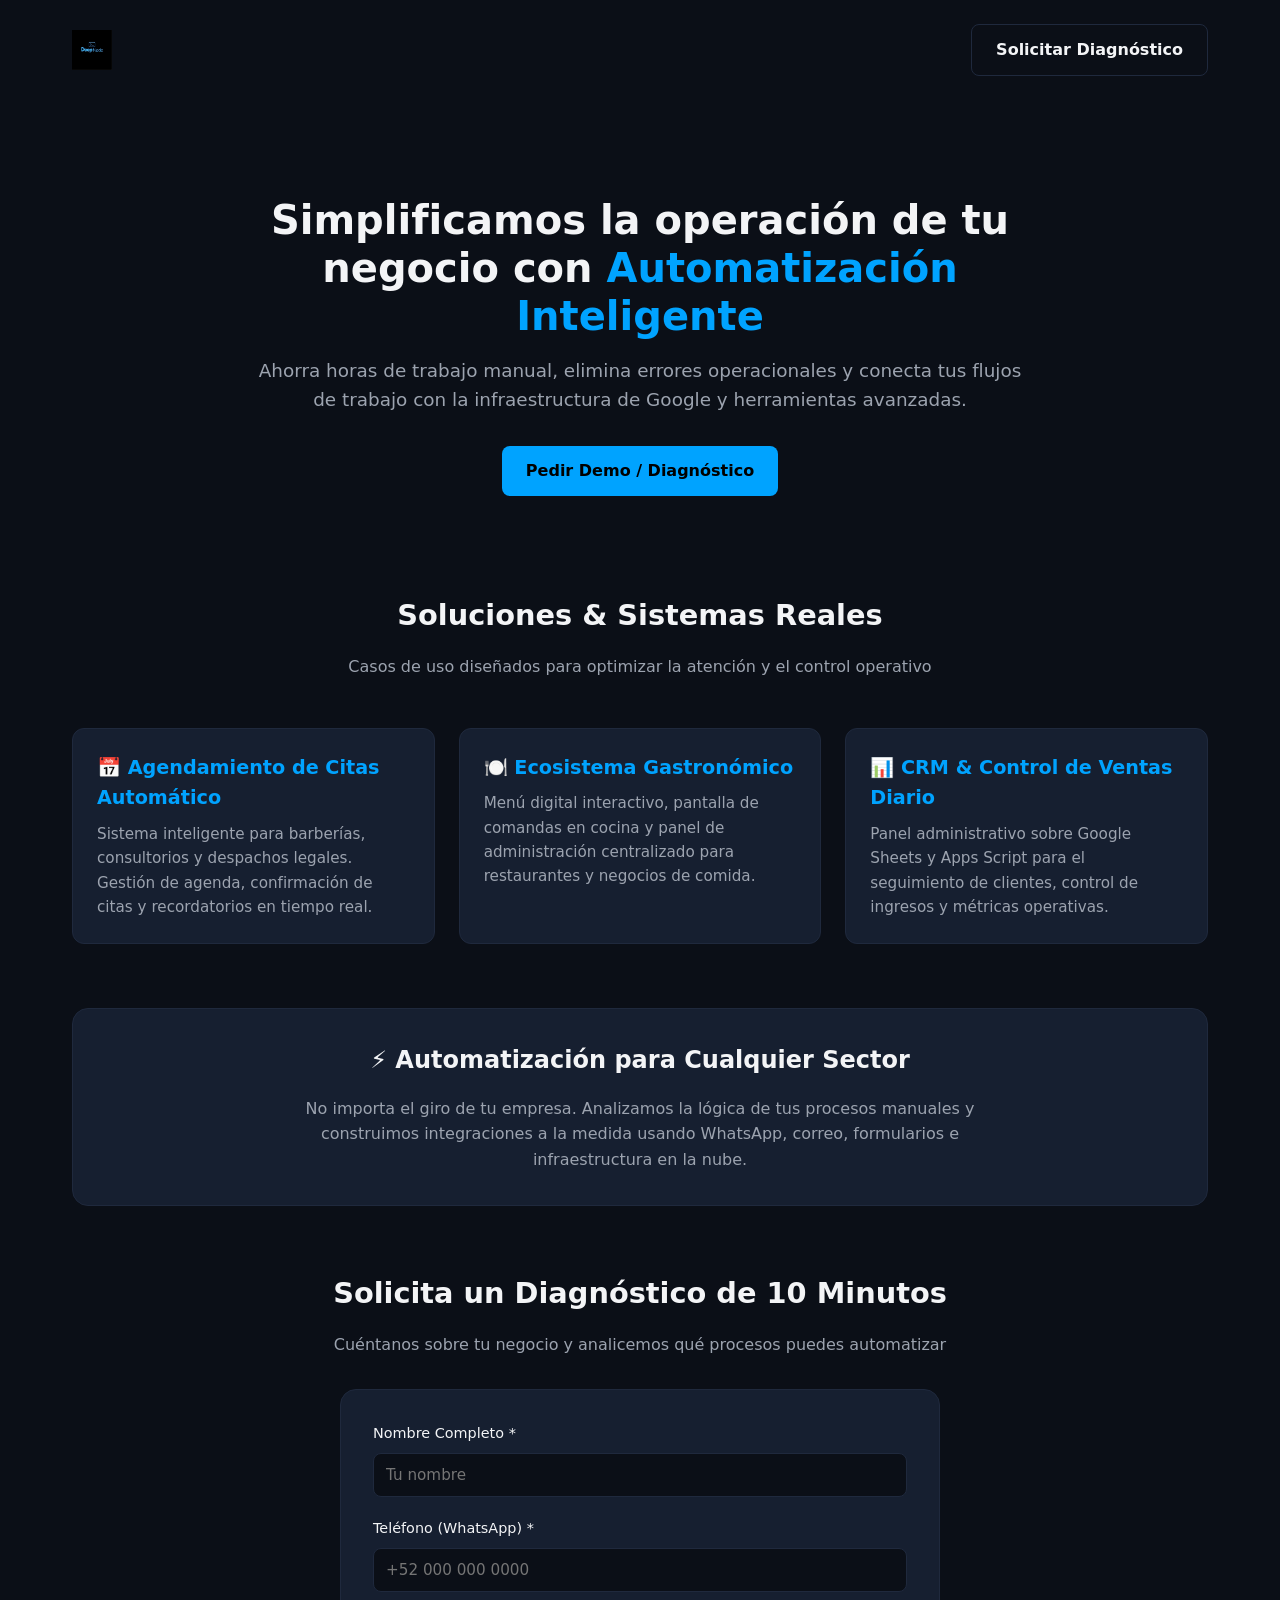
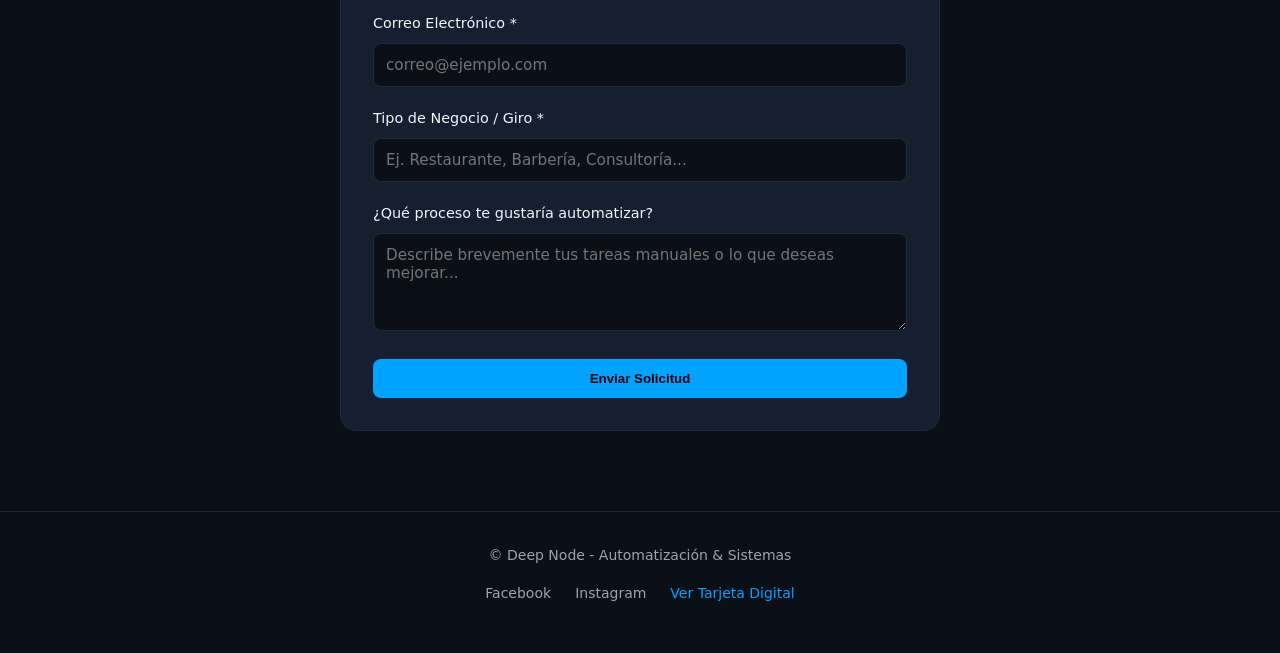
==== index.html @ 16bcfb04 "Create index.html" ====
<!DOCTYPE html>
<html lang="es">
<head>
  <meta charset="UTF-8">
  <meta name="viewport" content="width=device-width, initial-scale=1.0">
  <title>Deep Node | Automatización de Procesos & Sistemas</title>
  <link rel="stylesheet" href="css/styles.css">
  <style>
    /* Estilos específicos para secciones de la Landing Page */
    .hero {
      text-align: center;
      padding: 4rem 1rem 3rem;
      max-width: 800px;
      margin: 0 auto;
    }
    .hero h1 {
      font-size: 2.5rem;
      line-height: 1.2;
      margin-bottom: 1rem;
    }
    .hero h1 span {
      color: var(--primary);
    }
    .hero p {
      color: var(--text-muted);
      font-size: 1.15rem;
      margin-bottom: 2rem;
    }
    .demos-grid {
      display: grid;
      grid-template-columns: repeat(auto-fit, minmax(280px, 1fr));
      gap: 1.5rem;
      margin: 3rem 0;
    }
    .demo-card {
      background-color: var(--bg-card);
      border: 1px solid var(--border-color);
      border-radius: 12px;
      padding: 1.5rem;
      transition: transform 0.2s, border-color 0.2s;
    }
    .demo-card:hover {
      transform: translateY(-4px);
      border-color: var(--primary);
    }
    .demo-card h3 {
      color: var(--primary);
      margin-bottom: 0.5rem;
      font-size: 1.2rem;
    }
    .demo-card p {
      color: var(--text-muted);
      font-size: 0.95rem;
    }
    .section-title {
      text-align: center;
      font-size: 1.8rem;
      margin-top: 3rem;
      margin-bottom: 1rem;
    }
    .section-subtitle {
      text-align: center;
      color: var(--text-muted);
      margin-bottom: 2rem;
    }
    .form-container {
      background-color: var(--bg-card);
      border: 1px solid var(--border-color);
      border-radius: 16px;
      padding: 2rem;
      max-width: 600px;
      margin: 0 auto 3rem;
    }
    .form-group {
      margin-bottom: 1.25rem;
      text-align: left;
    }
    .form-group label {
      display: block;
      margin-bottom: 0.5rem;
      font-size: 0.9rem;
      color: var(--text-main);
    }
    .form-group input,
    .form-group textarea,
    .form-group select {
      width: 100%;
      padding: 0.75rem;
      background-color: var(--bg-dark);
      border: 1px solid var(--border-color);
      border-radius: 8px;
      color: var(--text-main);
      font-family: inherit;
      font-size: 0.95rem;
    }
    .form-group input:focus,
    .form-group textarea:focus,
    .form-group select:focus {
      outline: none;
      border-color: var(--primary);
    }
    .form-status {
      margin-top: 1rem;
      font-size: 0.9rem;
      text-align: center;
      display: none;
    }
  </style>
</head>
<body>

  <!-- Encabezado -->
  <header>
    <div class="logo-container">
      <img src="assets/img/logo-dark.jpg" alt="Deep Node Logo" class="logo-img">
    </div>
    <a href="#contacto" class="btn btn-secondary">Solicitar Diagnóstico</a>
  </header>

  <!-- Principal -->
  <main>
    <!-- Seccion Hero -->
    <section class="hero">
      <h1>Simplificamos la operación de tu negocio con <span>Automatización Inteligente</span></h1>
      <p>Ahorra horas de trabajo manual, elimina errores operacionales y conecta tus flujos de trabajo con la infraestructura de Google y herramientas avanzadas.</p>
      <a href="#contacto" class="btn">Pedir Demo / Diagnóstico</a>
    </section>

    <!-- Seccion Soluciones Desarrolladas -->
    <h2 class="section-title">Soluciones & Sistemas Reales</h2>
    <p class="section-subtitle">Casos de uso diseñados para optimizar la atención y el control operativo</p>
    
    <div class="demos-grid">
      <div class="demo-card">
        <h3>📅 Agendamiento de Citas Automático</h3>
        <p>Sistema inteligente para barberías, consultorios y despachos legales. Gestión de agenda, confirmación de citas y recordatorios en tiempo real.</p>
      </div>
      <div class="demo-card">
        <h3>🍽️ Ecosistema Gastronómico</h3>
        <p>Menú digital interactivo, pantalla de comandas en cocina y panel de administración centralizado para restaurantes y negocios de comida.</p>
      </div>
      <div class="demo-card">
        <h3>📊 CRM & Control de Ventas Diario</h3>
        <p>Panel administrativo sobre Google Sheets y Apps Script para el seguimiento de clientes, control de ingresos y métricas operativas.</p>
      </div>
    </div>

    <!-- Seccion Flexibilidad de Sector -->
    <section style="text-align: center; margin: 4rem 0; padding: 2rem; background-color: var(--bg-card); border-radius: 16px; border: 1px solid var(--border-color);">
      <h2>⚡ Automatización para Cualquier Sector</h2>
      <p style="color: var(--text-muted); max-width: 700px; margin: 1rem auto 0;">
        No importa el giro de tu empresa. Analizamos la lógica de tus procesos manuales y construimos integraciones a la medida usando WhatsApp, correo, formularios e infraestructura en la nube.
      </p>
    </section>

    <!-- Formulario de Captura -->
    <h2 id="contacto" class="section-title">Solicita un Diagnóstico de 10 Minutos</h2>
    <p class="section-subtitle">Cuéntanos sobre tu negocio y analicemos qué procesos puedes automatizar</p>

    <div class="form-container">
      <form id="leadForm">
        <div class="form-group">
          <label for="nombre">Nombre Completo *</label>
          <input type="text" id="nombre" required placeholder="Tu nombre">
        </div>

        <div class="form-group">
          <label for="telefono">Teléfono (WhatsApp) *</label>
          <input type="tel" id="telefono" required placeholder="+52 000 000 0000">
        </div>

        <div class="form-group">
          <label for="correo">Correo Electrónico *</label>
          <input type="email" id="correo" required placeholder="correo@ejemplo.com">
        </div>

        <div class="form-group">
          <label for="tipoNegocio">Tipo de Negocio / Giro *</label>
          <input type="text" id="tipoNegocio" required placeholder="Ej. Restaurante, Barbería, Consultoría...">
        </div>

        <div class="form-group">
          <label for="descripcion">¿Qué proceso te gustaría automatizar?</label>
          <textarea id="descripcion" rows="4" placeholder="Describe brevemente tus tareas manuales o lo que deseas mejorar..."></textarea>
        </div>

        <button type="submit" class="btn" style="width: 100%;">Enviar Solicitud</button>
        <div id="formStatus" class="form-status"></div>
      </form>
    </div>
  </main>

  <!-- Pie de Pagina con Redes Sociales -->
  <footer>
    <p style="margin-bottom: 1rem;">© Deep Node - Automatización & Sistemas</p>
    <div style="display: flex; justify-content: center; gap: 1.5rem; margin-bottom: 1rem;">
      <a href="https://facebook.com" target="_blank" style="color: var(--text-muted); text-decoration: none;">Facebook</a>
      <a href="https://instagram.com" target="_blank" style="color: var(--text-muted); text-decoration: none;">Instagram</a>
      <a href="tarjeta.html" style="color: var(--primary); text-decoration: none;">Ver Tarjeta Digital</a>
    </div>
  </footer>

  <!-- Scripts -->
  <script src="js/form-n8n.js"></script>
</body>
</html>
---- css/styles.css ----
/* ==========================================
   DEEP NODE - ESTILOS BASE Y TEMA OSCURO
   ========================================== */

:root {
  --bg-dark: #0B0F17;
  --bg-card: #161F30;
  --bg-card-hover: #1E293B;
  --primary: #00A3FF;
  --primary-hover: #33B5FF;
  --text-main: #F3F4F6;
  --text-muted: #9CA3AF;
  --border-color: #1F293D;
  --font-family: 'Inter', system-ui, -apple-system, BlinkMacSystemFont, sans-serif;
}

* {
  margin: 0;
  padding: 0;
  box-sizing: border-box;
}

body {
  background-color: var(--bg-dark);
  color: var(--text-main);
  font-family: var(--font-family);
  line-height: 1.6;
  min-height: 100vh;
  display: flex;
  flex-direction: column;
}

/* Encabezado y Navegación */
header {
  padding: 1.5rem 2rem;
  display: flex;
  justify-content: space-between;
  align-items: center;
  max-width: 1200px;
  margin: 0 auto;
  width: 100%;
}

.logo-container {
  display: flex;
  align-items: center;
  gap: 0.75rem;
}

.logo-img {
  height: 40px;
  width: auto;
}

/* Botones Principales */
.btn {
  display: inline-block;
  background-color: var(--primary);
  color: #000;
  font-weight: 600;
  padding: 0.75rem 1.5rem;
  border-radius: 8px;
  text-decoration: none;
  border: none;
  cursor: pointer;
  transition: all 0.2s ease;
}

.btn:hover {
  background-color: var(--primary-hover);
  transform: translateY(-2px);
}

.btn-secondary {
  background-color: transparent;
  color: var(--text-main);
  border: 1px solid var(--border-color);
  transition: all 0.25s ease;
}

.btn-secondary:hover {
  background-color: rgba(0, 163, 255, 0.08); /* Fondo azul muy tenue al pasar el cursor */
  border-color: var(--primary);              /* Borde cambia a azul cian */
  color: #FFFFFF;
  box-shadow: 0 0 12px rgba(0, 163, 255, 0.3); /* Resplandor tenue azul */
  transform: translateY(-2px);               /* Ligero movimiento hacia arriba */
}

/* Contenedores Principales */
main {
  flex: 1;
  max-width: 1200px;
  width: 100%;
  margin: 0 auto;
  padding: 2rem;
}

footer {
  text-align: center;
  padding: 2rem;
  color: var(--text-muted);
  font-size: 0.875rem;
  border-top: 1px solid var(--border-color);
  margin-top: auto;
}
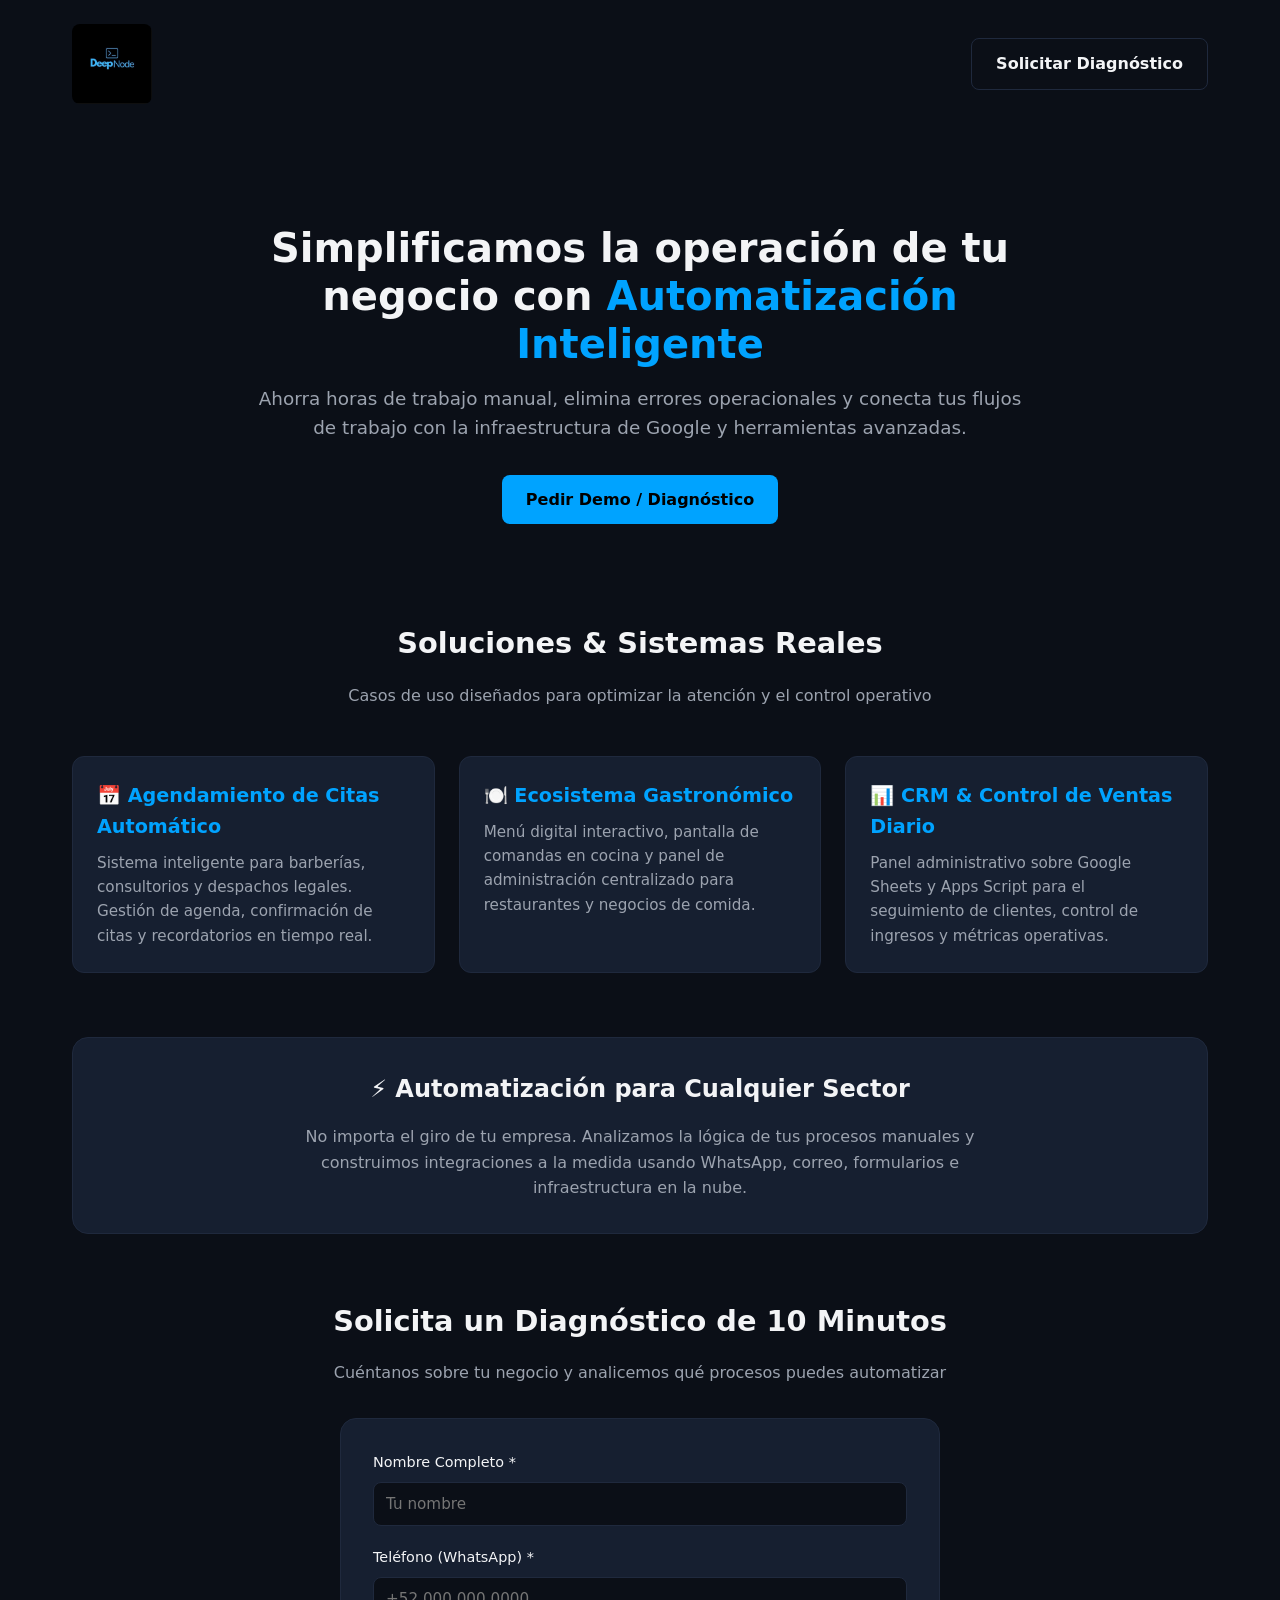
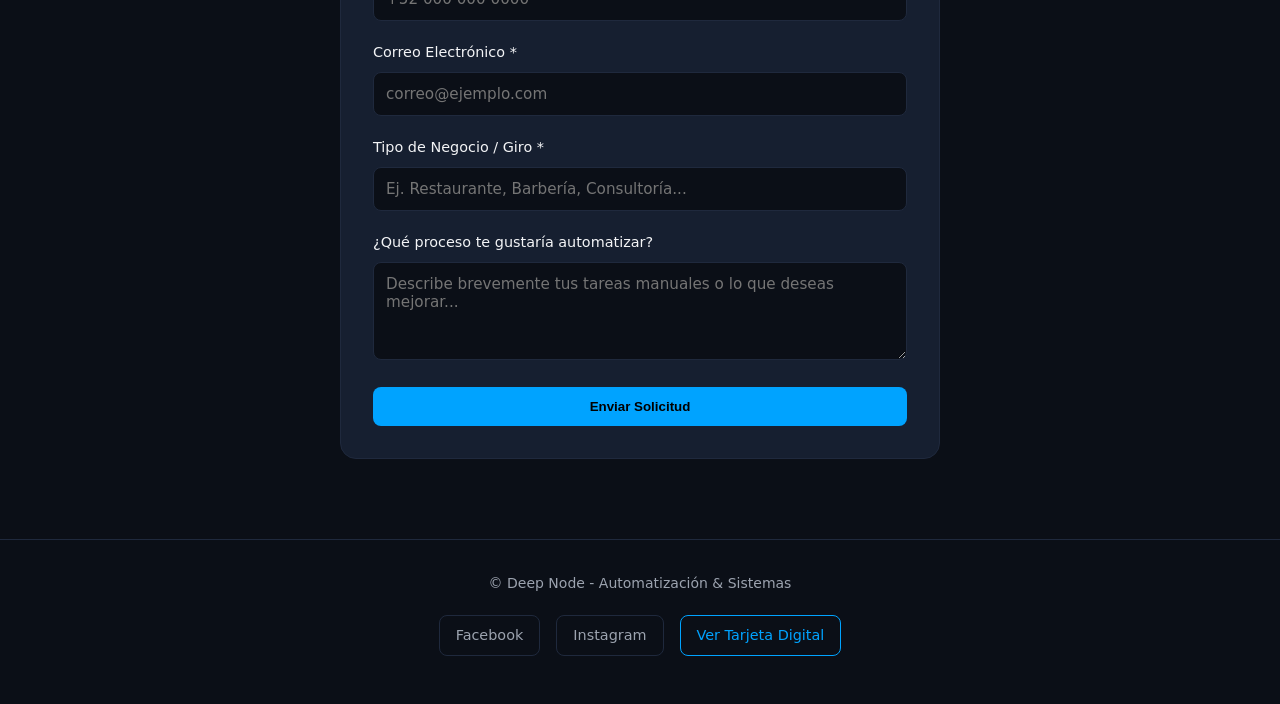
==== commit 61a186b6: "Update index.html" ====
--- a/index.html
+++ b/index.html
@@ -192,11 +192,11 @@
 
   <!-- Pie de Pagina con Redes Sociales -->
   <footer>
-    <p style="margin-bottom: 1rem;">© Deep Node - Automatización & Sistemas</p>
-    <div style="display: flex; justify-content: center; gap: 1.5rem; margin-bottom: 1rem;">
-      <a href="https://facebook.com" target="_blank" style="color: var(--text-muted); text-decoration: none;">Facebook</a>
-      <a href="https://instagram.com" target="_blank" style="color: var(--text-muted); text-decoration: none;">Instagram</a>
-      <a href="tarjeta.html" style="color: var(--primary); text-decoration: none;">Ver Tarjeta Digital</a>
+    <p style="margin-bottom: 1.25rem;">© Deep Node - Automatización & Sistemas</p>
+    <div style="display: flex; justify-content: center; gap: 1rem; flex-wrap: wrap; margin-bottom: 1rem;">
+      <a href="https://facebook.com" target="_blank" class="social-link">Facebook</a>
+      <a href="https://instagram.com" target="_blank" class="social-link">Instagram</a>
+      <a href="tarjeta.html" class="social-link" style="border-color: var(--primary); color: var(--primary);">Ver Tarjeta Digital</a>
     </div>
   </footer>
 
--- a/css/styles.css
+++ b/css/styles.css
@@ -47,9 +47,11 @@
   gap: 0.75rem;
 }
 
+/* Aumento de tamaño del Logo */
 .logo-img {
-  height: 40px;
+  height: 80px; /* Incrementado para mayor legibilidad */
   width: auto;
+  border-radius: 8px;
 }
 
 /* Botones Principales */
@@ -63,12 +65,13 @@
   text-decoration: none;
   border: none;
   cursor: pointer;
-  transition: all 0.2s ease;
+  transition: all 0.25s ease;
 }
 
 .btn:hover {
   background-color: var(--primary-hover);
   transform: translateY(-2px);
+  box-shadow: 0 0 15px rgba(0, 163, 255, 0.4);
 }
 
 .btn-secondary {
@@ -79,11 +82,11 @@
 }
 
 .btn-secondary:hover {
-  background-color: rgba(0, 163, 255, 0.08); /* Fondo azul muy tenue al pasar el cursor */
-  border-color: var(--primary);              /* Borde cambia a azul cian */
+  background-color: rgba(0, 163, 255, 0.08);
+  border-color: var(--primary);
   color: #FFFFFF;
-  box-shadow: 0 0 12px rgba(0, 163, 255, 0.3); /* Resplandor tenue azul */
-  transform: translateY(-2px);               /* Ligero movimiento hacia arriba */
+  box-shadow: 0 0 12px rgba(0, 163, 255, 0.3);
+  transform: translateY(-2px);
 }
 
 /* Contenedores Principales */
@@ -95,6 +98,26 @@
   padding: 2rem;
 }
 
+/* Estilos de Redes Sociales con efecto de resplandor */
+.social-link {
+  display: inline-block;
+  color: var(--text-muted);
+  text-decoration: none;
+  padding: 0.5rem 1rem;
+  border: 1px solid var(--border-color);
+  border-radius: 8px;
+  font-size: 0.9rem;
+  transition: all 0.25s ease;
+}
+
+.social-link:hover {
+  color: #FFFFFF;
+  border-color: var(--primary);
+  background-color: rgba(0, 163, 255, 0.08);
+  box-shadow: 0 0 12px rgba(0, 163, 255, 0.3);
+  transform: translateY(-2px);
+}
+
 footer {
   text-align: center;
   padding: 2rem;
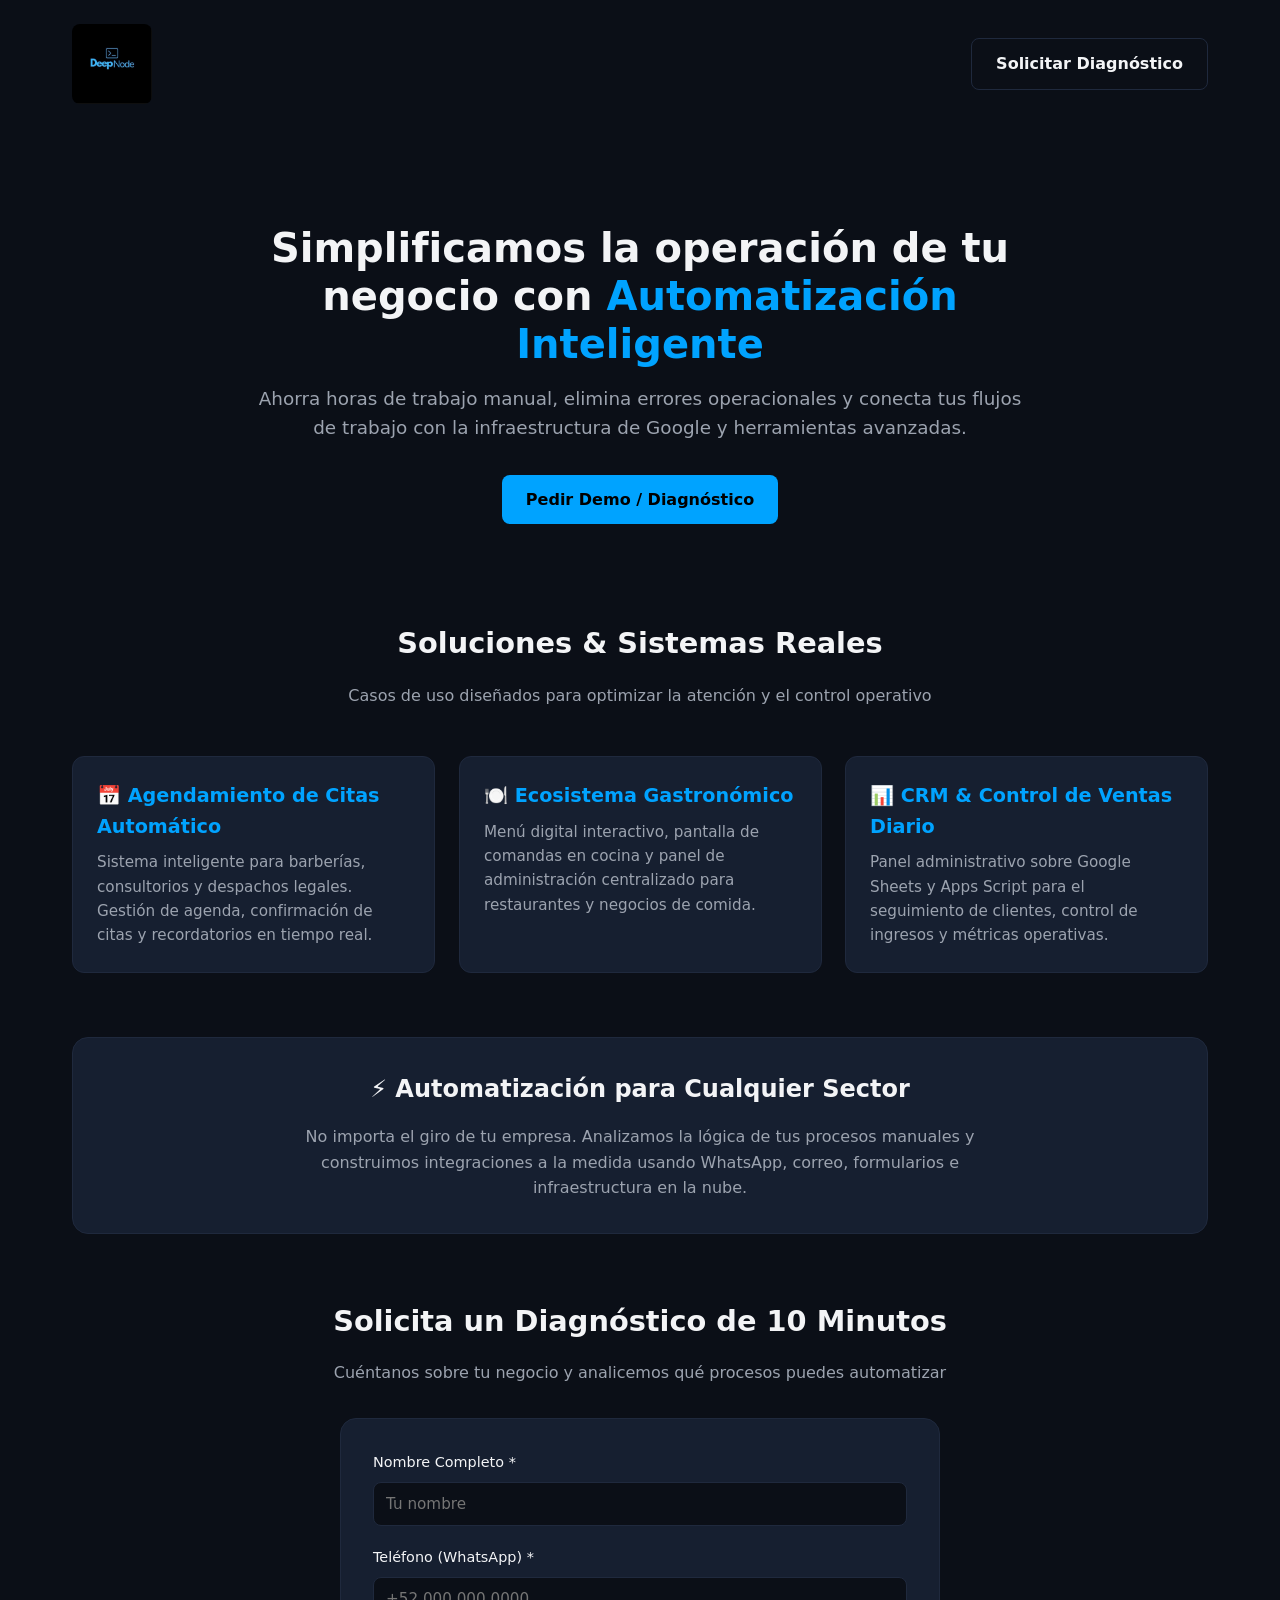
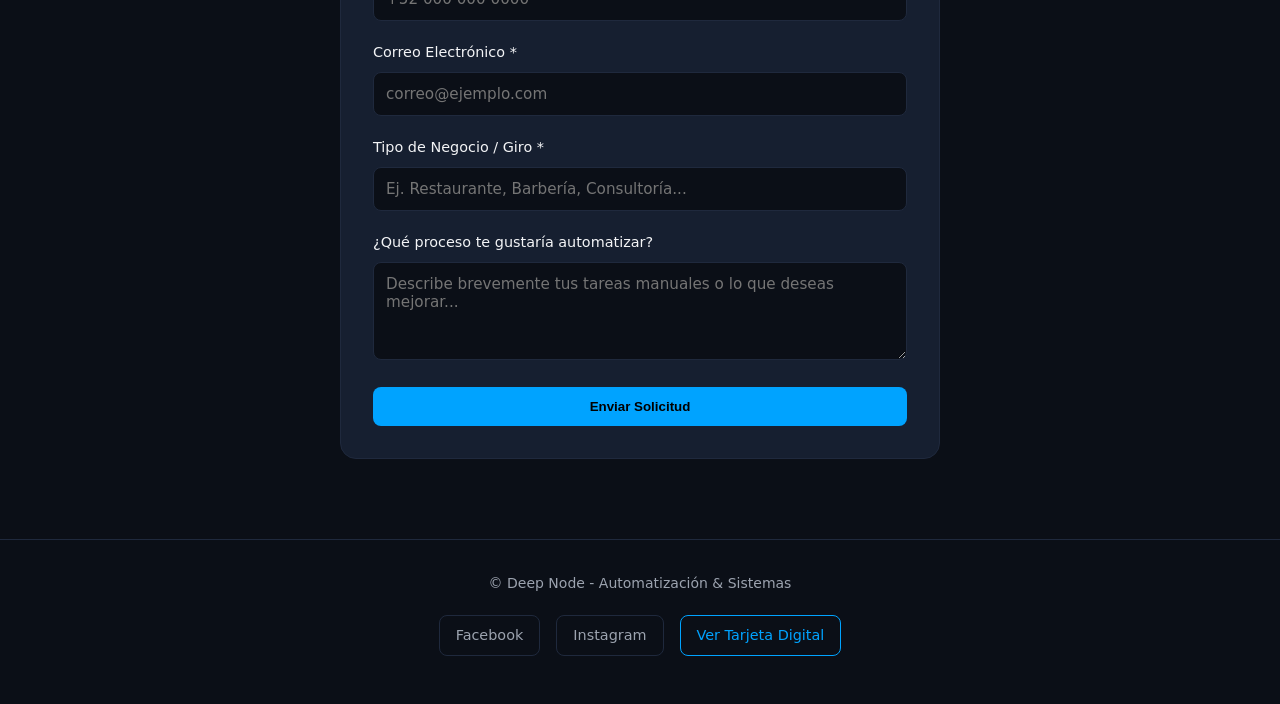
==== commit f68b81ca: "Update index.html" ====
--- a/index.html
+++ b/index.html
@@ -131,15 +131,15 @@
     <p class="section-subtitle">Casos de uso diseñados para optimizar la atención y el control operativo</p>
     
     <div class="demos-grid">
-      <div class="demo-card">
+      <div class="demo-card reveal">
         <h3>📅 Agendamiento de Citas Automático</h3>
         <p>Sistema inteligente para barberías, consultorios y despachos legales. Gestión de agenda, confirmación de citas y recordatorios en tiempo real.</p>
       </div>
-      <div class="demo-card">
+      <div class="demo-card reveal">
         <h3>🍽️ Ecosistema Gastronómico</h3>
         <p>Menú digital interactivo, pantalla de comandas en cocina y panel de administración centralizado para restaurantes y negocios de comida.</p>
       </div>
-      <div class="demo-card">
+      <div class="demo-card reveal">
         <h3>📊 CRM & Control de Ventas Diario</h3>
         <p>Panel administrativo sobre Google Sheets y Apps Script para el seguimiento de clientes, control de ingresos y métricas operativas.</p>
       </div>
@@ -194,8 +194,8 @@
   <footer>
     <p style="margin-bottom: 1.25rem;">© Deep Node - Automatización & Sistemas</p>
     <div style="display: flex; justify-content: center; gap: 1rem; flex-wrap: wrap; margin-bottom: 1rem;">
-      <a href="https://facebook.com" target="_blank" class="social-link">Facebook</a>
-      <a href="https://instagram.com" target="_blank" class="social-link">Instagram</a>
+      <a href="https://www.facebook.com/DeepNode13" target="_blank" class="social-link">Facebook</a>
+      <a href="https://www.instagram.com/deepnodeia/" target="_blank" class="social-link">Instagram</a>
       <a href="tarjeta.html" class="social-link" style="border-color: var(--primary); color: var(--primary);">Ver Tarjeta Digital</a>
     </div>
   </footer>
--- a/css/styles.css
+++ b/css/styles.css
@@ -126,3 +126,27 @@
   border-top: 1px solid var(--border-color);
   margin-top: auto;
 }
+
+/* ==========================================
+   EFECTO CASCADA Y REVELADO AL HACER SCROLL
+   ========================================== */
+
+/* Estado inicial: oculto y ligeramente desplazado hacia abajo */
+.reveal {
+  opacity: 0;
+  transform: translateY(35px);
+  transition: opacity 0.8s cubic-bezier(0.16, 1, 0.3, 1), 
+              transform 0.8s cubic-bezier(0.16, 1, 0.3, 1);
+  will-change: opacity, transform;
+}
+
+/* Estado activo: visible en su posición original */
+.reveal.active {
+  opacity: 1;
+  transform: translateY(0);
+}
+
+/* Retardo en cascada para elementos en cuadrícula */
+.demos-grid .demo-card:nth-child(1) { transition-delay: 0.1s; }
+.demos-grid .demo-card:nth-child(2) { transition-delay: 0.25s; }
+.demos-grid .demo-card:nth-child(3) { transition-delay: 0.4s; }
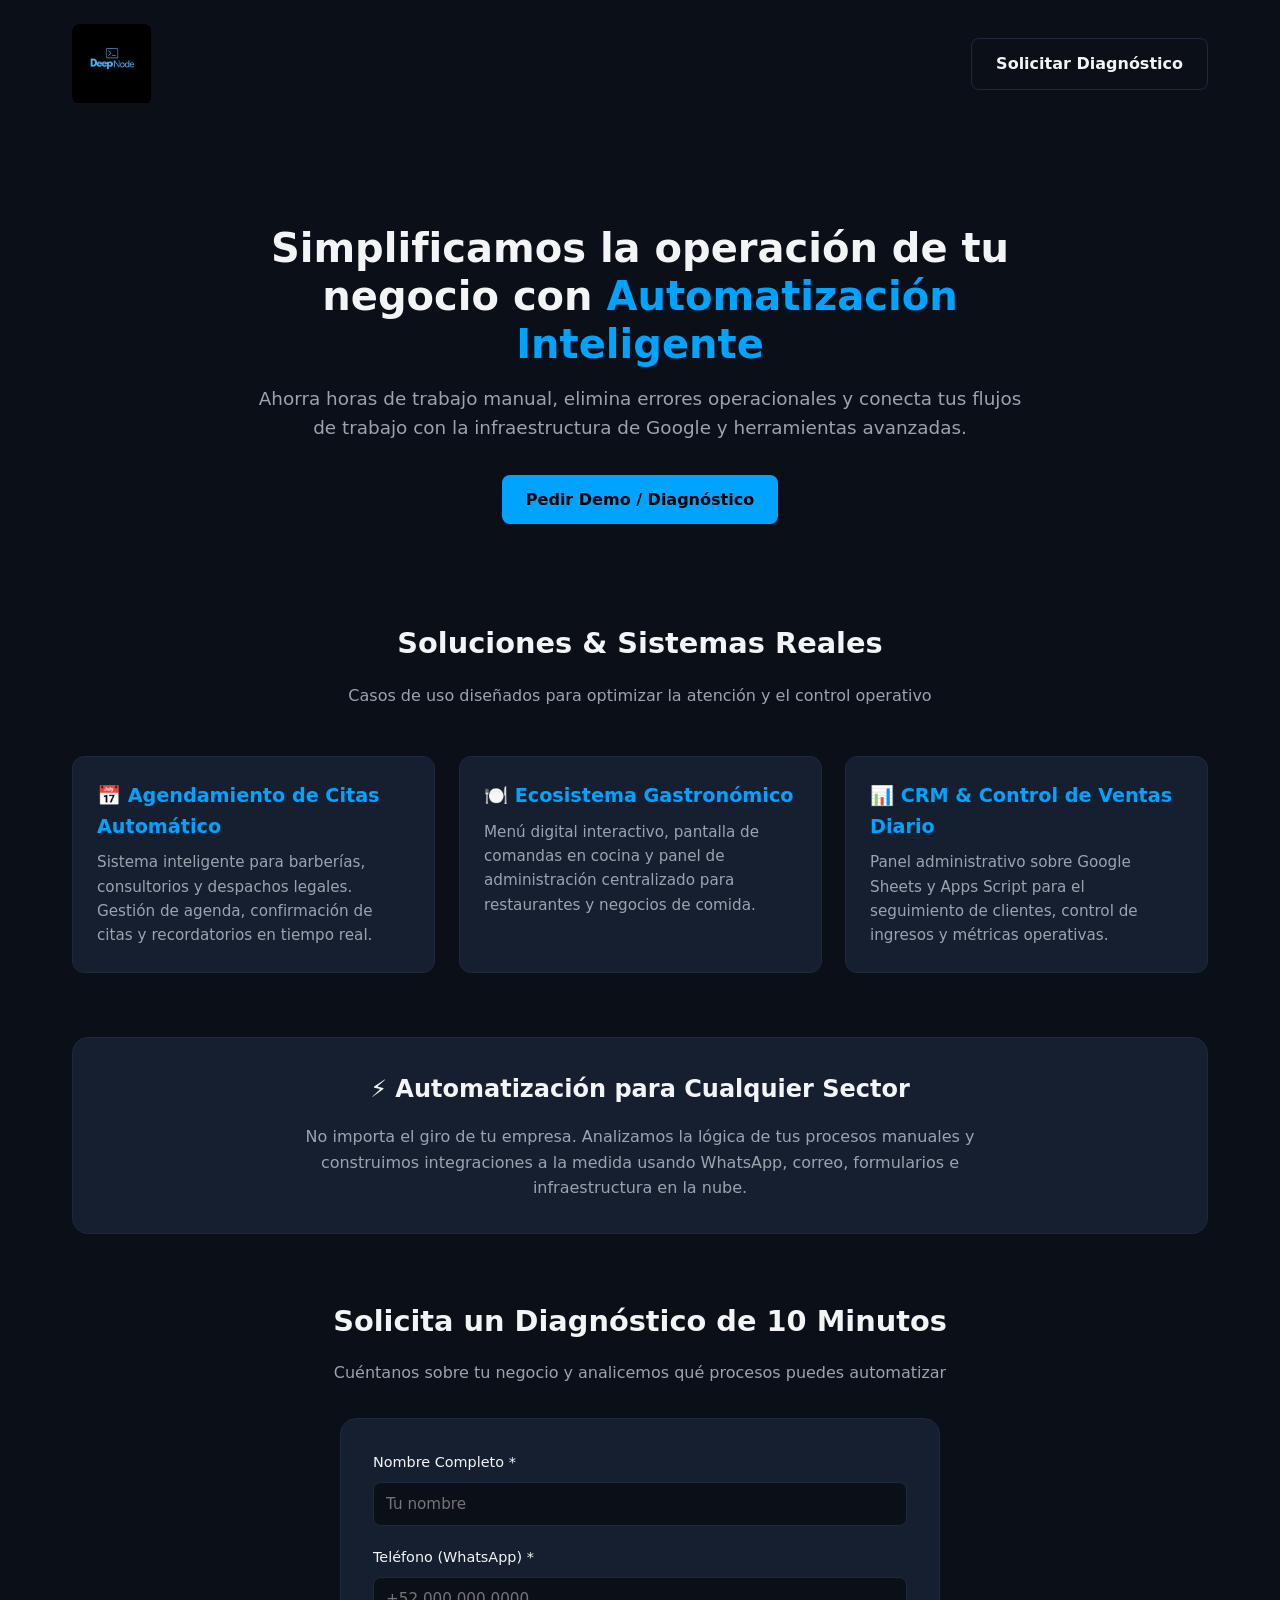
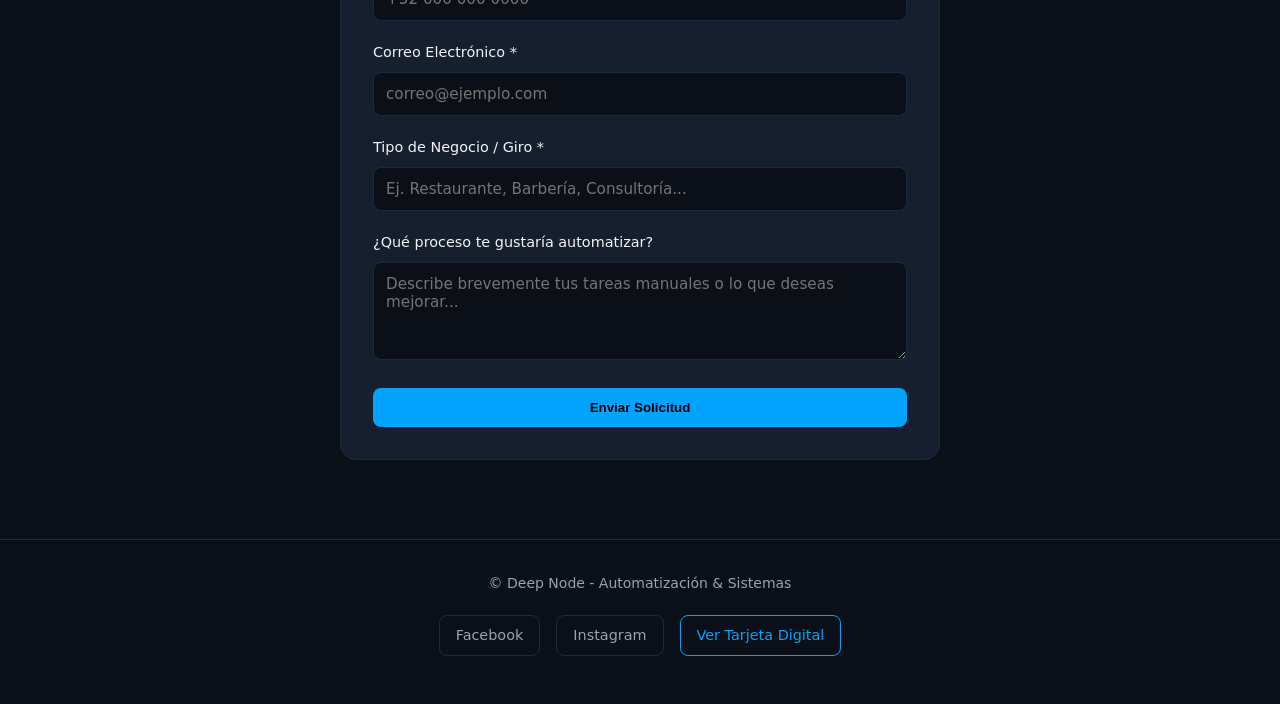
==== commit f21dd086: "Update index.html" ====
--- a/index.html
+++ b/index.html
@@ -3,7 +3,7 @@
 <head>
   <meta charset="UTF-8">
   <meta name="viewport" content="width=device-width, initial-scale=1.0">
-  <title>Deep Node | Automatización de Procesos & Sistemas</title>
+  <title>Deep Node | Automatización de Procesos </title>
   <link rel="stylesheet" href="css/styles.css">
   <style>
     /* Estilos específicos para secciones de la Landing Page */
@@ -157,7 +157,7 @@
     <h2 id="contacto" class="section-title">Solicita un Diagnóstico de 10 Minutos</h2>
     <p class="section-subtitle">Cuéntanos sobre tu negocio y analicemos qué procesos puedes automatizar</p>
 
-    <div class="form-container">
+    <div class="form-container reveal">
       <form id="leadForm">
         <div class="form-group">
           <label for="nombre">Nombre Completo *</label>
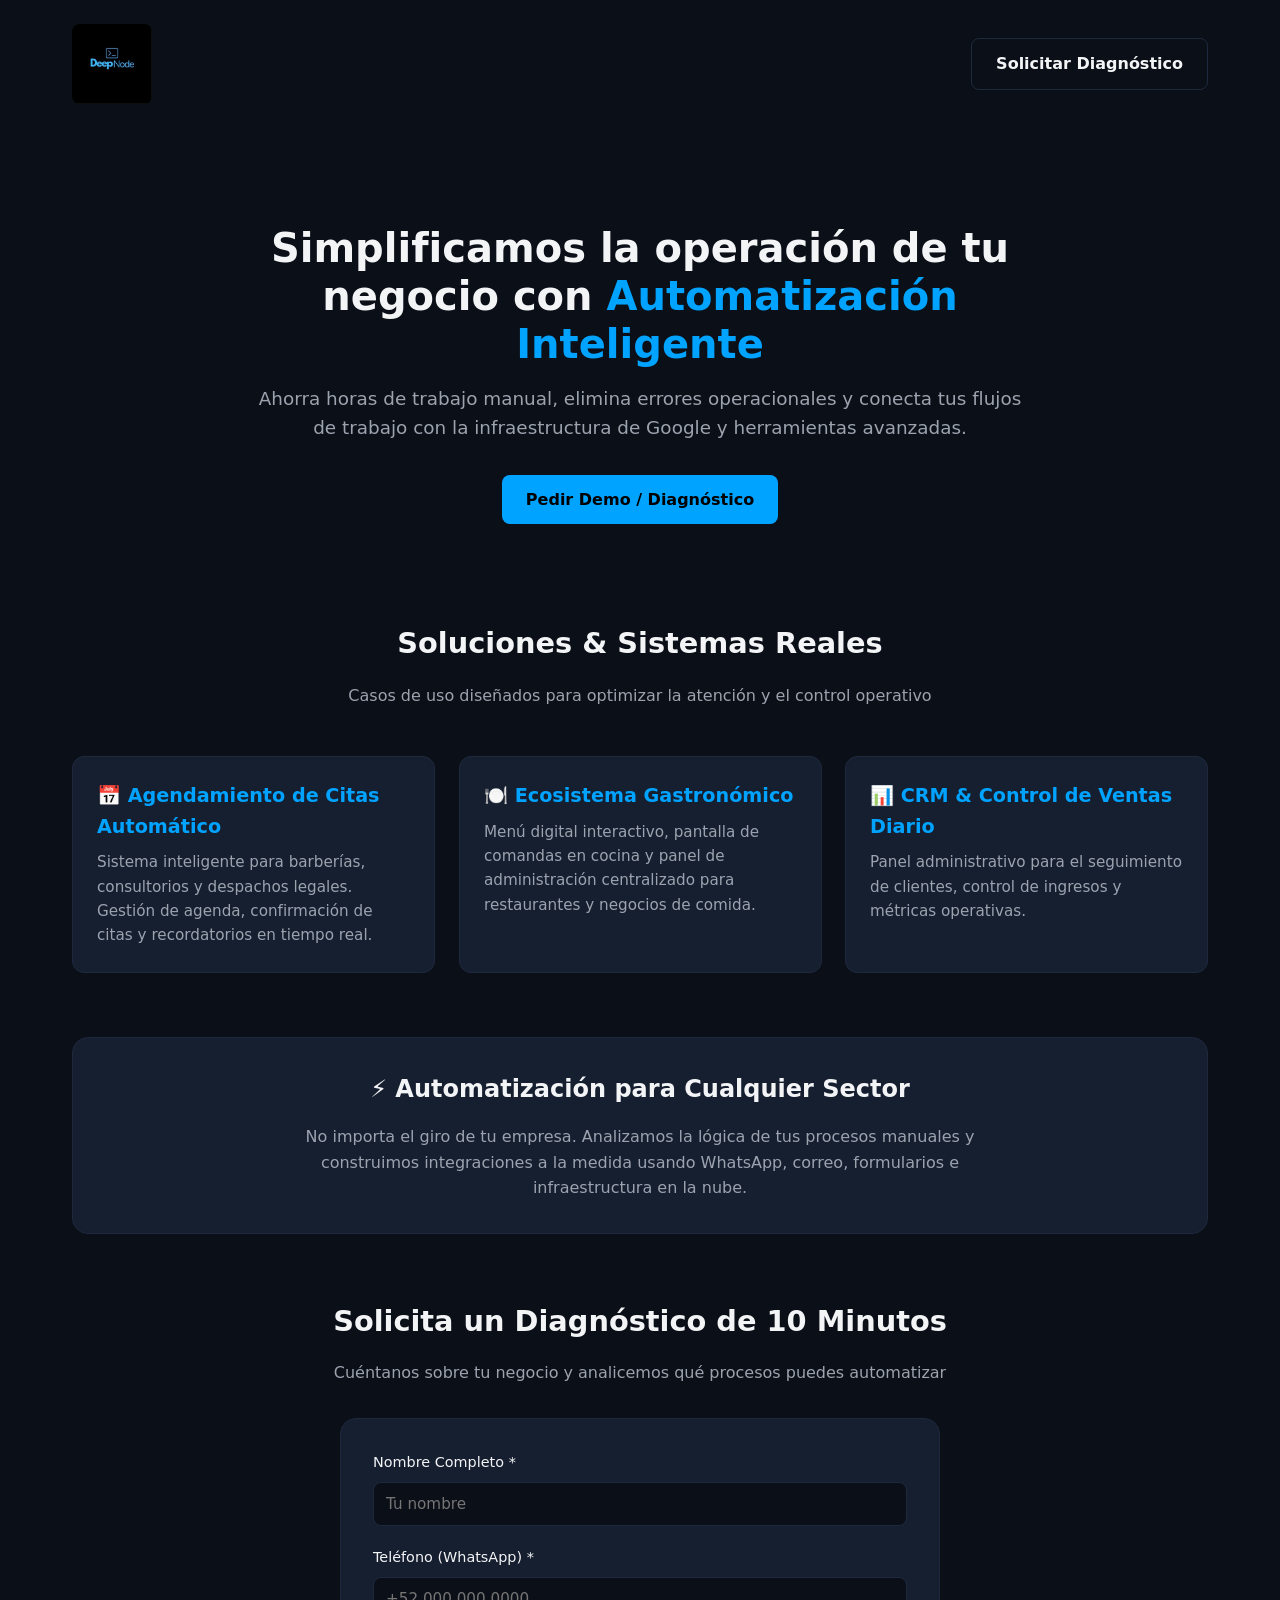
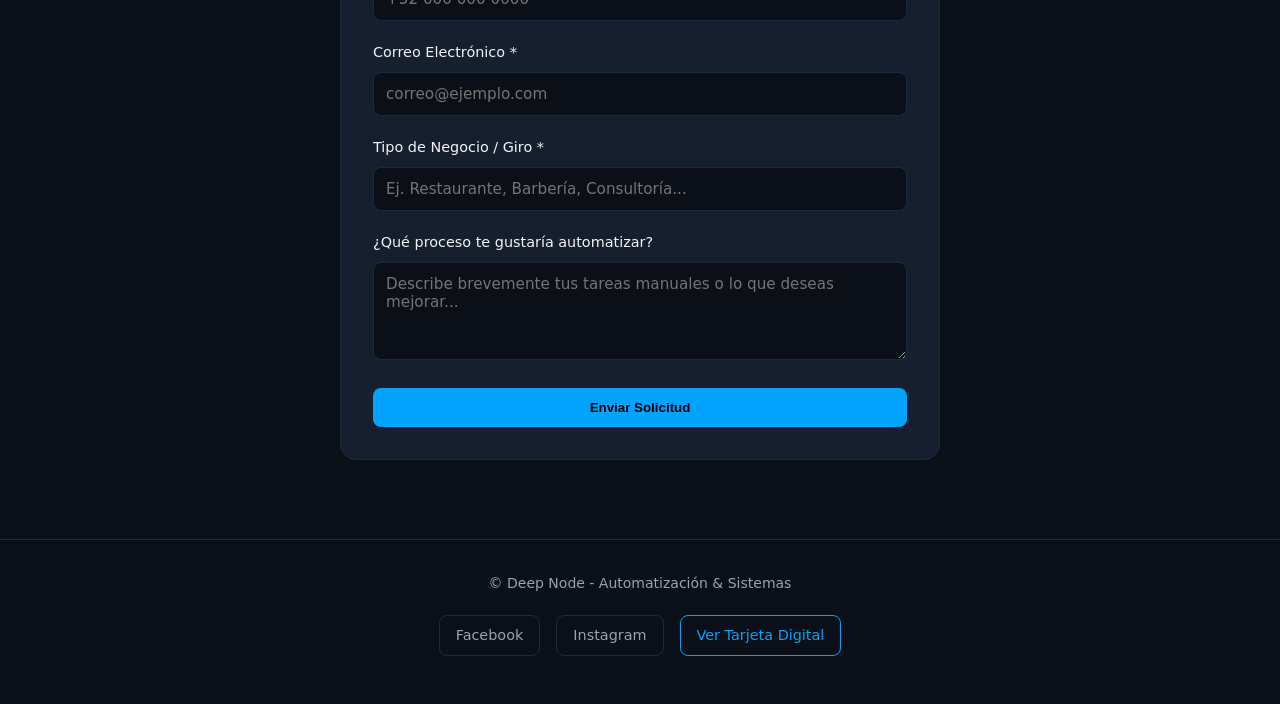
==== commit 08559c3d: "Update index.html" ====
--- a/index.html
+++ b/index.html
@@ -141,7 +141,7 @@
       </div>
       <div class="demo-card reveal">
         <h3>📊 CRM & Control de Ventas Diario</h3>
-        <p>Panel administrativo sobre Google Sheets y Apps Script para el seguimiento de clientes, control de ingresos y métricas operativas.</p>
+        <p>Panel administrativo para el seguimiento de clientes, control de ingresos y métricas operativas.</p>
       </div>
     </div>
 
